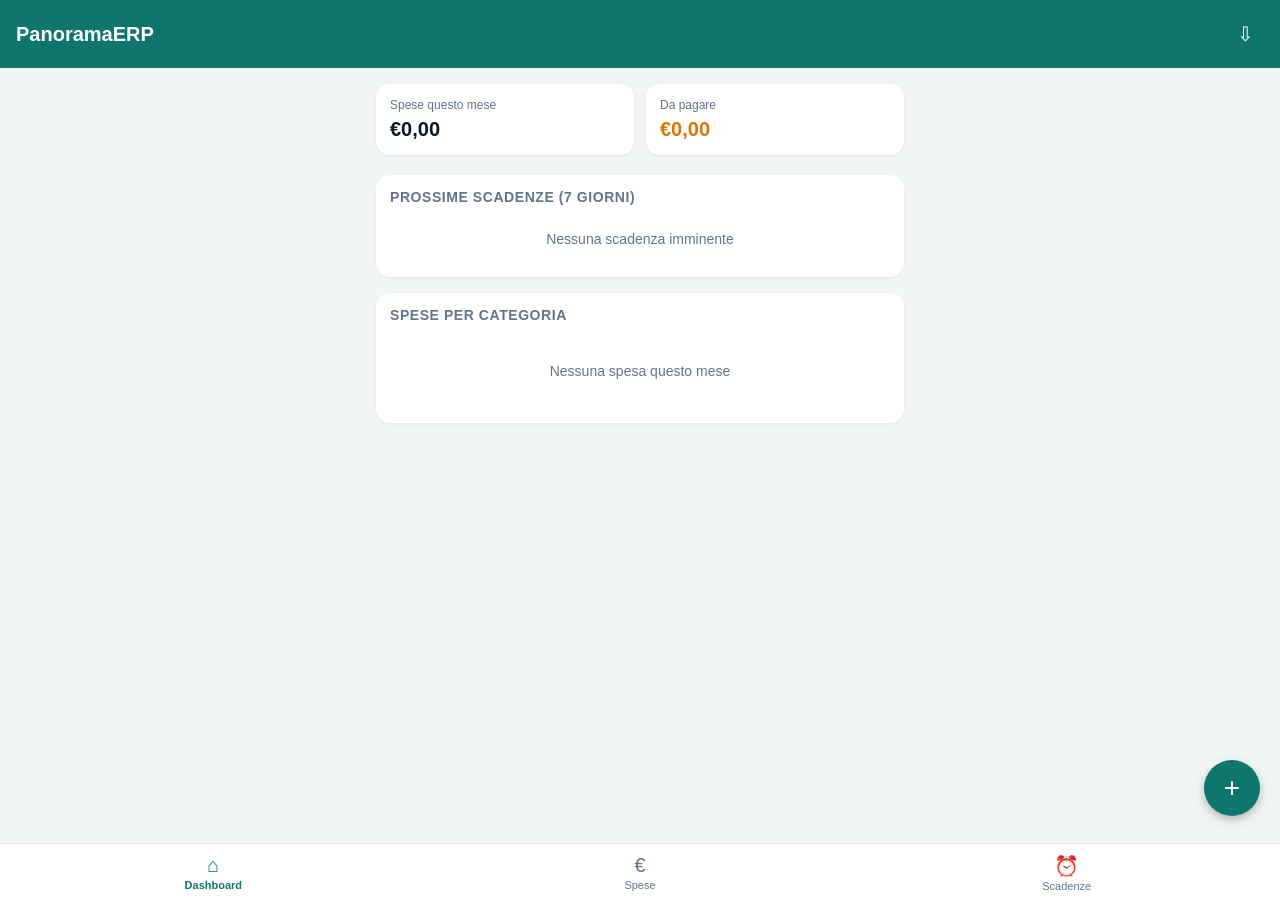
==== index.html @ 1ae06e84 "Add PanoramaERP mobile PWA for expense and deadline tracking Installable, offline-capable web app (n" ====
<!DOCTYPE html>
<html lang="it">
<head>
<meta charset="UTF-8">
<meta name="viewport" content="width=device-width, initial-scale=1, viewport-fit=cover">
<meta name="theme-color" content="#0f766e">
<meta name="description" content="Tieni traccia delle tue spese e delle scadenze economiche">
<title>PanoramaERP</title>
<link rel="manifest" href="manifest.json">
<link rel="icon" href="icons/icon.svg" type="image/svg+xml">
<link rel="apple-touch-icon" href="icons/icon.svg">
<meta name="apple-mobile-web-app-capable" content="yes">
<meta name="apple-mobile-web-app-status-bar-style" content="black-translucent">
<link rel="stylesheet" href="css/style.css">
</head>
<body>

<header class="app-header">
  <h1>PanoramaERP</h1>
  <button id="btn-export" class="icon-btn" title="Esporta backup" aria-label="Esporta backup">⇩</button>
</header>

<main id="view-dashboard" class="view">
  <section class="summary-cards">
    <div class="card card-spese">
      <span class="card-label">Spese questo mese</span>
      <span class="card-value" id="sum-expenses-month">€0,00</span>
    </div>
    <div class="card card-da-pagare">
      <span class="card-label">Da pagare</span>
      <span class="card-value" id="sum-unpaid">€0,00</span>
    </div>
  </section>

  <section class="panel" id="panel-overdue" hidden>
    <h2 class="panel-title panel-title-danger">Scadute</h2>
    <ul class="item-list" id="list-overdue"></ul>
  </section>

  <section class="panel">
    <h2 class="panel-title">Prossime scadenze (7 giorni)</h2>
    <ul class="item-list" id="list-upcoming">
      <li class="empty-state">Nessuna scadenza imminente</li>
    </ul>
  </section>

  <section class="panel">
    <h2 class="panel-title">Spese per categoria</h2>
    <div class="chart" id="chart-categories">
      <p class="empty-state">Nessuna spesa questo mese</p>
    </div>
  </section>
</main>

<main id="view-expenses" class="view" hidden>
  <div class="month-switcher">
    <button id="expenses-prev" class="icon-btn" aria-label="Mese precedente">‹</button>
    <span id="expenses-month-label">-</span>
    <button id="expenses-next" class="icon-btn" aria-label="Mese successivo">›</button>
  </div>
  <div class="list-total" id="expenses-total">Totale: €0,00</div>
  <ul class="item-list" id="list-expenses"></ul>
</main>

<main id="view-deadlines" class="view" hidden>
  <div class="filter-tabs">
    <button class="filter-tab active" data-filter="open">Da pagare</button>
    <button class="filter-tab" data-filter="paid">Pagate</button>
  </div>
  <ul class="item-list" id="list-deadlines"></ul>
</main>

<nav class="bottom-nav">
  <button class="nav-btn active" data-view="dashboard">
    <span class="nav-icon">⌂</span><span>Dashboard</span>
  </button>
  <button class="nav-btn" data-view="expenses">
    <span class="nav-icon">€</span><span>Spese</span>
  </button>
  <button class="nav-btn" data-view="deadlines">
    <span class="nav-icon">⏰</span><span>Scadenze</span>
  </button>
</nav>

<button id="fab" class="fab" aria-label="Aggiungi">+</button>

<div id="modal-overlay" class="modal-overlay" hidden>
  <div class="modal">
    <div class="modal-header">
      <h2 id="modal-title">Nuova spesa</h2>
      <button id="modal-close" class="icon-btn" aria-label="Chiudi">✕</button>
    </div>

    <div class="type-toggle">
      <button type="button" class="type-btn active" data-type="expense">Spesa</button>
      <button type="button" class="type-btn" data-type="deadline">Scadenza</button>
    </div>

    <form id="entry-form">
      <input type="hidden" id="entry-id">

      <label class="field">
        <span>Descrizione</span>
        <input type="text" id="field-description" required placeholder="Es. Bolletta luce">
      </label>

      <label class="field">
        <span>Importo (€)</span>
        <input type="number" id="field-amount" required step="0.01" min="0" inputmode="decimal" placeholder="0,00">
      </label>

      <label class="field">
        <span>Categoria</span>
        <select id="field-category">
          <option>Bollette</option>
          <option>Affitto/Mutuo</option>
          <option>Spesa</option>
          <option>Trasporti</option>
          <option>Assicurazioni</option>
          <option>Tasse</option>
          <option>Abbonamenti</option>
          <option>Salute</option>
          <option>Svago</option>
          <option>Altro</option>
        </select>
      </label>

      <label class="field" id="field-date-wrap">
        <span id="field-date-label">Data</span>
        <input type="date" id="field-date" required>
      </label>

      <label class="field" id="field-recurring-wrap" hidden>
        <span>Ricorrenza</span>
        <select id="field-recurring">
          <option value="none">Nessuna</option>
          <option value="monthly">Mensile</option>
          <option value="yearly">Annuale</option>
        </select>
      </label>

      <label class="field">
        <span>Note (opzionale)</span>
        <input type="text" id="field-note" placeholder="Facoltativo">
      </label>

      <div class="modal-actions">
        <button type="button" id="btn-delete" class="btn btn-danger" hidden>Elimina</button>
        <button type="submit" class="btn btn-primary">Salva</button>
      </div>
    </form>
  </div>
</div>

<div id="toast" class="toast" hidden></div>

<script src="js/app.js"></script>
</body>
</html>
---- css/style.css ----
:root {
  --bg: #f1f5f4;
  --surface: #ffffff;
  --text: #0f172a;
  --text-muted: #64748b;
  --primary: #0f766e;
  --primary-dark: #0b5a54;
  --danger: #dc2626;
  --danger-bg: #fee2e2;
  --warning: #d97706;
  --warning-bg: #fef3c7;
  --border: #e2e8f0;
  --safe-bottom: env(safe-area-inset-bottom, 0px);
}

@media (prefers-color-scheme: dark) {
  :root {
    --bg: #0f172a;
    --surface: #1e293b;
    --text: #f1f5f9;
    --text-muted: #94a3b8;
    --primary: #14b8a6;
    --primary-dark: #0d9488;
    --danger: #f87171;
    --danger-bg: #3f1d1d;
    --warning: #fbbf24;
    --warning-bg: #3f2f0f;
    --border: #334155;
  }
}

* { box-sizing: border-box; }

[hidden] { display: none !important; }

body {
  margin: 0;
  font-family: -apple-system, BlinkMacSystemFont, "Segoe UI", Roboto, Arial, sans-serif;
  background: var(--bg);
  color: var(--text);
  padding-bottom: calc(72px + var(--safe-bottom));
  -webkit-tap-highlight-color: transparent;
}

.app-header {
  display: flex;
  align-items: center;
  justify-content: space-between;
  padding: calc(16px + env(safe-area-inset-top, 0px)) 16px 16px;
  background: var(--primary);
  color: #fff;
  position: sticky;
  top: 0;
  z-index: 10;
}
.app-header h1 { font-size: 20px; margin: 0; }

.icon-btn {
  background: none;
  border: none;
  color: inherit;
  font-size: 20px;
  padding: 6px 10px;
  cursor: pointer;
  border-radius: 8px;
}
.icon-btn:active { background: rgba(255,255,255,0.15); }

.view { padding: 16px; max-width: 560px; margin: 0 auto; }

.summary-cards {
  display: grid;
  grid-template-columns: 1fr 1fr;
  gap: 12px;
  margin-bottom: 20px;
}
.card {
  background: var(--surface);
  border-radius: 14px;
  padding: 14px;
  display: flex;
  flex-direction: column;
  gap: 6px;
  box-shadow: 0 1px 3px rgba(0,0,0,0.06);
}
.card-label { font-size: 12px; color: var(--text-muted); }
.card-value { font-size: 20px; font-weight: 700; }
.card-da-pagare .card-value { color: var(--warning); }

.panel {
  background: var(--surface);
  border-radius: 14px;
  padding: 14px;
  margin-bottom: 16px;
  box-shadow: 0 1px 3px rgba(0,0,0,0.06);
}
.panel-title { font-size: 14px; margin: 0 0 10px; color: var(--text-muted); text-transform: uppercase; letter-spacing: 0.04em; }
.panel-title-danger { color: var(--danger); }

.item-list { list-style: none; margin: 0; padding: 0; }
.item-list li.item {
  display: flex;
  align-items: center;
  justify-content: space-between;
  padding: 12px 0;
  border-bottom: 1px solid var(--border);
  cursor: pointer;
  gap: 10px;
}
.item-list li.item:last-child { border-bottom: none; }
.item-main { display: flex; flex-direction: column; gap: 2px; min-width: 0; }
.item-desc { font-weight: 600; overflow: hidden; text-overflow: ellipsis; white-space: nowrap; }
.item-meta { font-size: 12px; color: var(--text-muted); }
.item-amount { font-weight: 700; white-space: nowrap; }
.item-amount.expense { color: var(--text); }
.item-amount.overdue { color: var(--danger); }
.item-amount.paid { color: var(--primary); }

.badge {
  display: inline-block;
  font-size: 11px;
  padding: 2px 8px;
  border-radius: 999px;
  background: var(--border);
  color: var(--text-muted);
  margin-left: 6px;
}
.badge-overdue { background: var(--danger-bg); color: var(--danger); }
.badge-soon { background: var(--warning-bg); color: var(--warning); }

.empty-state { color: var(--text-muted); font-size: 14px; text-align: center; padding: 16px 0; list-style: none; }

.chart { display: flex; flex-direction: column; gap: 10px; }
.chart-row { display: flex; align-items: center; gap: 8px; font-size: 13px; }
.chart-label { width: 100px; flex-shrink: 0; overflow: hidden; text-overflow: ellipsis; white-space: nowrap; }
.chart-bar-wrap { flex: 1; background: var(--border); border-radius: 6px; overflow: hidden; height: 10px; }
.chart-bar { height: 100%; background: var(--primary); border-radius: 6px; }
.chart-value { width: 70px; text-align: right; flex-shrink: 0; }

.month-switcher {
  display: flex;
  align-items: center;
  justify-content: center;
  gap: 16px;
  margin-bottom: 8px;
  font-weight: 600;
}
.list-total { text-align: center; color: var(--text-muted); font-size: 14px; margin-bottom: 12px; }

.filter-tabs { display: flex; gap: 8px; margin-bottom: 14px; }
.filter-tab {
  flex: 1;
  padding: 10px;
  border-radius: 10px;
  border: 1px solid var(--border);
  background: var(--surface);
  color: var(--text);
  font-weight: 600;
  cursor: pointer;
}
.filter-tab.active { background: var(--primary); border-color: var(--primary); color: #fff; }

.bottom-nav {
  position: fixed;
  bottom: 0;
  left: 0;
  right: 0;
  background: var(--surface);
  border-top: 1px solid var(--border);
  display: flex;
  padding-bottom: var(--safe-bottom);
  z-index: 10;
}
.nav-btn {
  flex: 1;
  background: none;
  border: none;
  padding: 10px 0 8px;
  display: flex;
  flex-direction: column;
  align-items: center;
  gap: 2px;
  font-size: 11px;
  color: var(--text-muted);
  cursor: pointer;
}
.nav-btn .nav-icon { font-size: 20px; }
.nav-btn.active { color: var(--primary); font-weight: 700; }

.fab {
  position: fixed;
  right: 20px;
  bottom: calc(84px + var(--safe-bottom));
  width: 56px;
  height: 56px;
  border-radius: 50%;
  background: var(--primary);
  color: #fff;
  font-size: 28px;
  border: none;
  box-shadow: 0 4px 10px rgba(0,0,0,0.25);
  cursor: pointer;
  z-index: 10;
  line-height: 1;
}
.fab:active { background: var(--primary-dark); }

.modal-overlay {
  position: fixed;
  inset: 0;
  background: rgba(0,0,0,0.45);
  display: flex;
  align-items: flex-end;
  z-index: 20;
}
.modal {
  background: var(--surface);
  width: 100%;
  max-width: 560px;
  margin: 0 auto;
  border-radius: 18px 18px 0 0;
  padding: 18px 18px calc(18px + var(--safe-bottom));
  max-height: 90vh;
  overflow-y: auto;
}
.modal-header { display: flex; align-items: center; justify-content: space-between; margin-bottom: 12px; }
.modal-header h2 { margin: 0; font-size: 18px; }

.type-toggle { display: flex; gap: 8px; margin-bottom: 16px; }
.type-btn {
  flex: 1;
  padding: 10px;
  border-radius: 10px;
  border: 1px solid var(--border);
  background: var(--bg);
  color: var(--text);
  font-weight: 600;
  cursor: pointer;
}
.type-btn.active { background: var(--primary); border-color: var(--primary); color: #fff; }

.field { display: flex; flex-direction: column; gap: 6px; margin-bottom: 14px; font-size: 13px; color: var(--text-muted); }
.field input, .field select {
  font-size: 16px;
  padding: 10px 12px;
  border-radius: 10px;
  border: 1px solid var(--border);
  background: var(--bg);
  color: var(--text);
}

.modal-actions { display: flex; gap: 10px; margin-top: 6px; }
.btn { flex: 1; padding: 13px; border-radius: 10px; border: none; font-size: 15px; font-weight: 700; cursor: pointer; }
.btn-primary { background: var(--primary); color: #fff; }
.btn-danger { background: var(--danger-bg); color: var(--danger); }

.toast {
  position: fixed;
  left: 50%;
  bottom: calc(90px + var(--safe-bottom));
  transform: translateX(-50%);
  background: #111827;
  color: #fff;
  padding: 10px 18px;
  border-radius: 999px;
  font-size: 13px;
  z-index: 30;
}
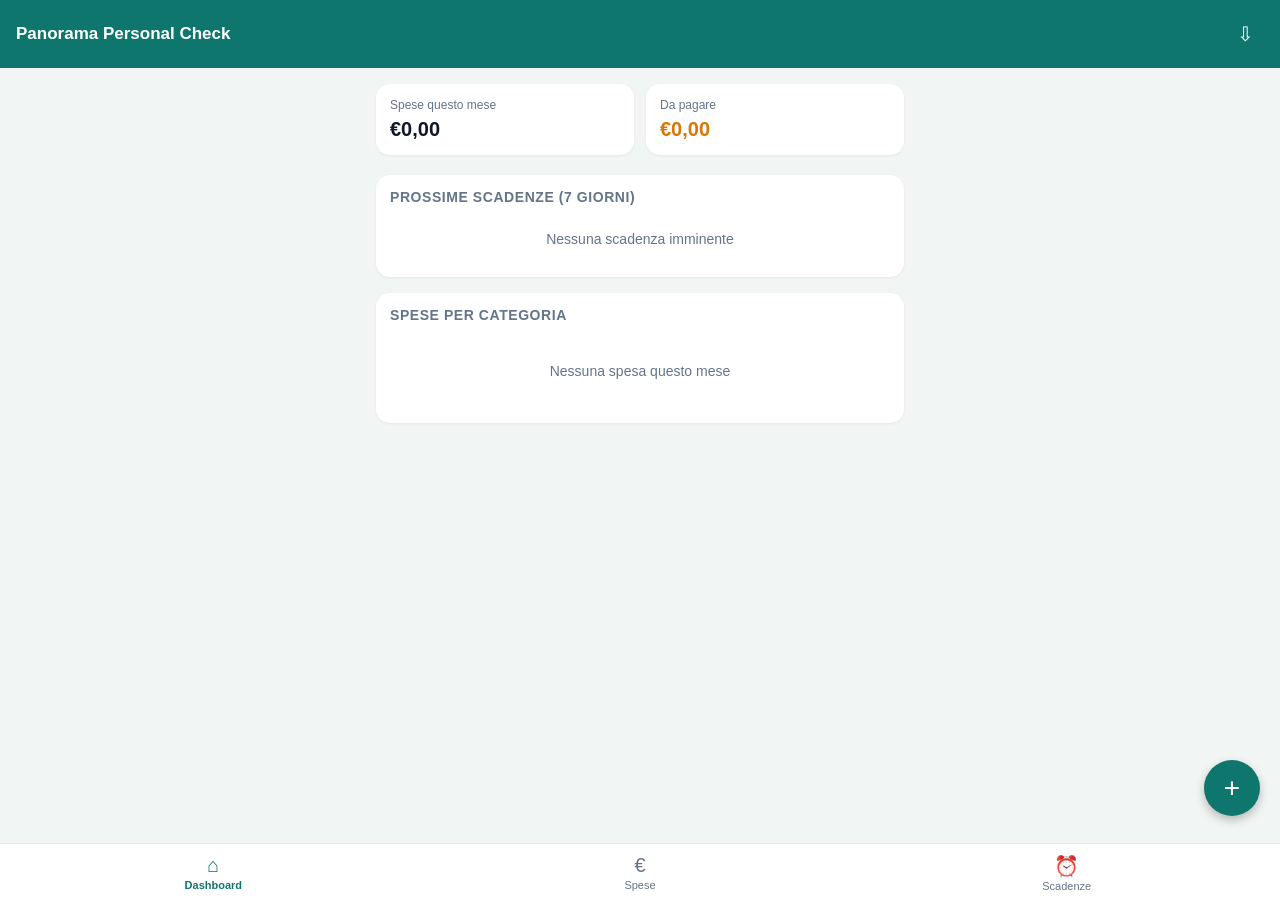
==== commit c096b3d1: "Rename app to Panorama Personal Check (PPC) Co-Authored-By: Claude Sonnet 5 <noreply@anthropic.com> " ====
--- a/index.html
+++ b/index.html
@@ -5,7 +5,7 @@
 <meta name="viewport" content="width=device-width, initial-scale=1, viewport-fit=cover">
 <meta name="theme-color" content="#0f766e">
 <meta name="description" content="Tieni traccia delle tue spese e delle scadenze economiche">
-<title>PanoramaERP</title>
+<title>Panorama Personal Check</title>
 <link rel="manifest" href="manifest.json">
 <link rel="icon" href="icons/icon.svg" type="image/svg+xml">
 <link rel="apple-touch-icon" href="icons/icon.svg">
@@ -16,7 +16,7 @@
 <body>
 
 <header class="app-header">
-  <h1>PanoramaERP</h1>
+  <h1>Panorama Personal Check</h1>
   <button id="btn-export" class="icon-btn" title="Esporta backup" aria-label="Esporta backup">⇩</button>
 </header>
 
--- a/css/style.css
+++ b/css/style.css
@@ -53,7 +53,7 @@
   top: 0;
   z-index: 10;
 }
-.app-header h1 { font-size: 20px; margin: 0; }
+.app-header h1 { font-size: 17px; margin: 0; line-height: 1.2; }
 
 .icon-btn {
   background: none;
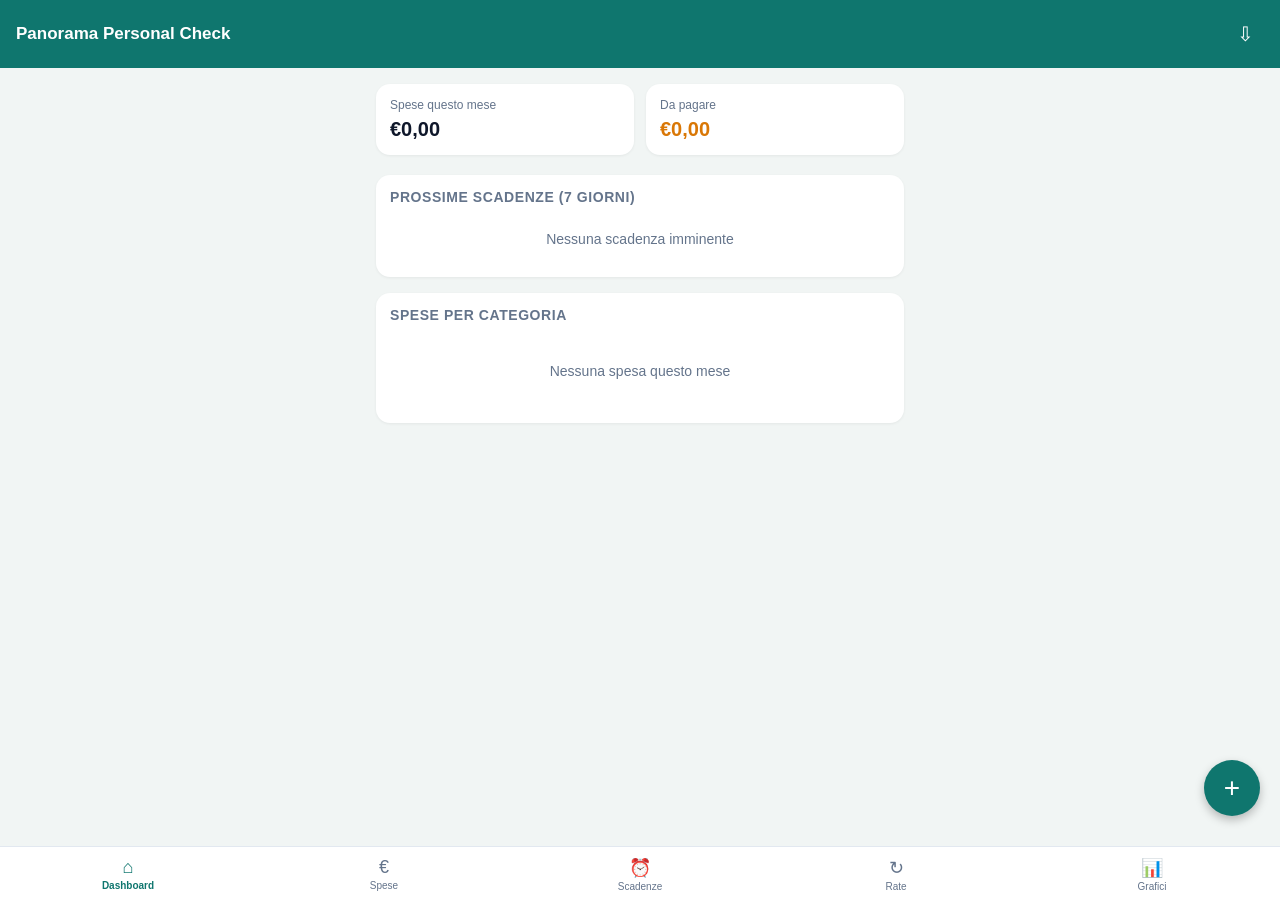
==== commit 54a716ce: "Add Rate (installments) section and placeholder for Grafici Tracks fixed monthly installments with a" ====
--- a/index.html
+++ b/index.html
@@ -70,6 +70,17 @@
   <ul class="item-list" id="list-deadlines"></ul>
 </main>
 
+<main id="view-installments" class="view" hidden>
+  <div class="list-total" id="installments-total">Nessuna rata attiva</div>
+  <ul class="item-list" id="list-installments"></ul>
+</main>
+
+<main id="view-charts" class="view" hidden>
+  <section class="panel">
+    <p class="empty-state">Sezione grafici in arrivo.</p>
+  </section>
+</main>
+
 <nav class="bottom-nav">
   <button class="nav-btn active" data-view="dashboard">
     <span class="nav-icon">⌂</span><span>Dashboard</span>
@@ -79,6 +90,12 @@
   </button>
   <button class="nav-btn" data-view="deadlines">
     <span class="nav-icon">⏰</span><span>Scadenze</span>
+  </button>
+  <button class="nav-btn" data-view="installments">
+    <span class="nav-icon">↻</span><span>Rate</span>
+  </button>
+  <button class="nav-btn" data-view="charts">
+    <span class="nav-icon">📊</span><span>Grafici</span>
   </button>
 </nav>
 
@@ -94,6 +111,7 @@
     <div class="type-toggle">
       <button type="button" class="type-btn active" data-type="expense">Spesa</button>
       <button type="button" class="type-btn" data-type="deadline">Scadenza</button>
+      <button type="button" class="type-btn" data-type="installment">Rata</button>
     </div>
 
     <form id="entry-form">
@@ -105,7 +123,7 @@
       </label>
 
       <label class="field">
-        <span>Importo (€)</span>
+        <span id="field-amount-label">Importo (€)</span>
         <input type="number" id="field-amount" required step="0.01" min="0" inputmode="decimal" placeholder="0,00">
       </label>
 
@@ -128,6 +146,11 @@
       <label class="field" id="field-date-wrap">
         <span id="field-date-label">Data</span>
         <input type="date" id="field-date" required>
+      </label>
+
+      <label class="field" id="field-date-end-wrap" hidden>
+        <span>Data fine</span>
+        <input type="date" id="field-date-end">
       </label>
 
       <label class="field" id="field-recurring-wrap" hidden>
--- a/css/style.css
+++ b/css/style.css
@@ -108,13 +108,14 @@
   gap: 10px;
 }
 .item-list li.item:last-child { border-bottom: none; }
-.item-main { display: flex; flex-direction: column; gap: 2px; min-width: 0; }
+.item-main { flex: 1; display: flex; flex-direction: column; gap: 2px; min-width: 0; }
 .item-desc { font-weight: 600; overflow: hidden; text-overflow: ellipsis; white-space: nowrap; }
 .item-meta { font-size: 12px; color: var(--text-muted); }
 .item-amount { font-weight: 700; white-space: nowrap; }
 .item-amount.expense { color: var(--text); }
 .item-amount.overdue { color: var(--danger); }
 .item-amount.paid { color: var(--primary); }
+.item-amount-wrap { display: flex; flex-direction: column; align-items: flex-end; gap: 2px; flex-shrink: 0; }
 
 .badge {
   display: inline-block;
@@ -127,6 +128,10 @@
 }
 .badge-overdue { background: var(--danger-bg); color: var(--danger); }
 .badge-soon { background: var(--warning-bg); color: var(--warning); }
+.badge-active { background: rgba(15, 118, 110, 0.15); color: var(--primary); }
+.badge-done { background: var(--border); color: var(--text-muted); }
+
+.installment-progress { width: 100%; margin-top: 4px; }
 
 .empty-state { color: var(--text-muted); font-size: 14px; text-align: center; padding: 16px 0; list-style: none; }
 
@@ -173,18 +178,20 @@
 }
 .nav-btn {
   flex: 1;
+  min-width: 0;
   background: none;
   border: none;
-  padding: 10px 0 8px;
+  padding: 10px 2px 8px;
   display: flex;
   flex-direction: column;
   align-items: center;
   gap: 2px;
-  font-size: 11px;
+  font-size: 10px;
   color: var(--text-muted);
   cursor: pointer;
 }
-.nav-btn .nav-icon { font-size: 20px; }
+.nav-btn span:last-child { overflow: hidden; text-overflow: ellipsis; white-space: nowrap; max-width: 100%; }
+.nav-btn .nav-icon { font-size: 18px; }
 .nav-btn.active { color: var(--primary); font-weight: 700; }
 
 .fab {
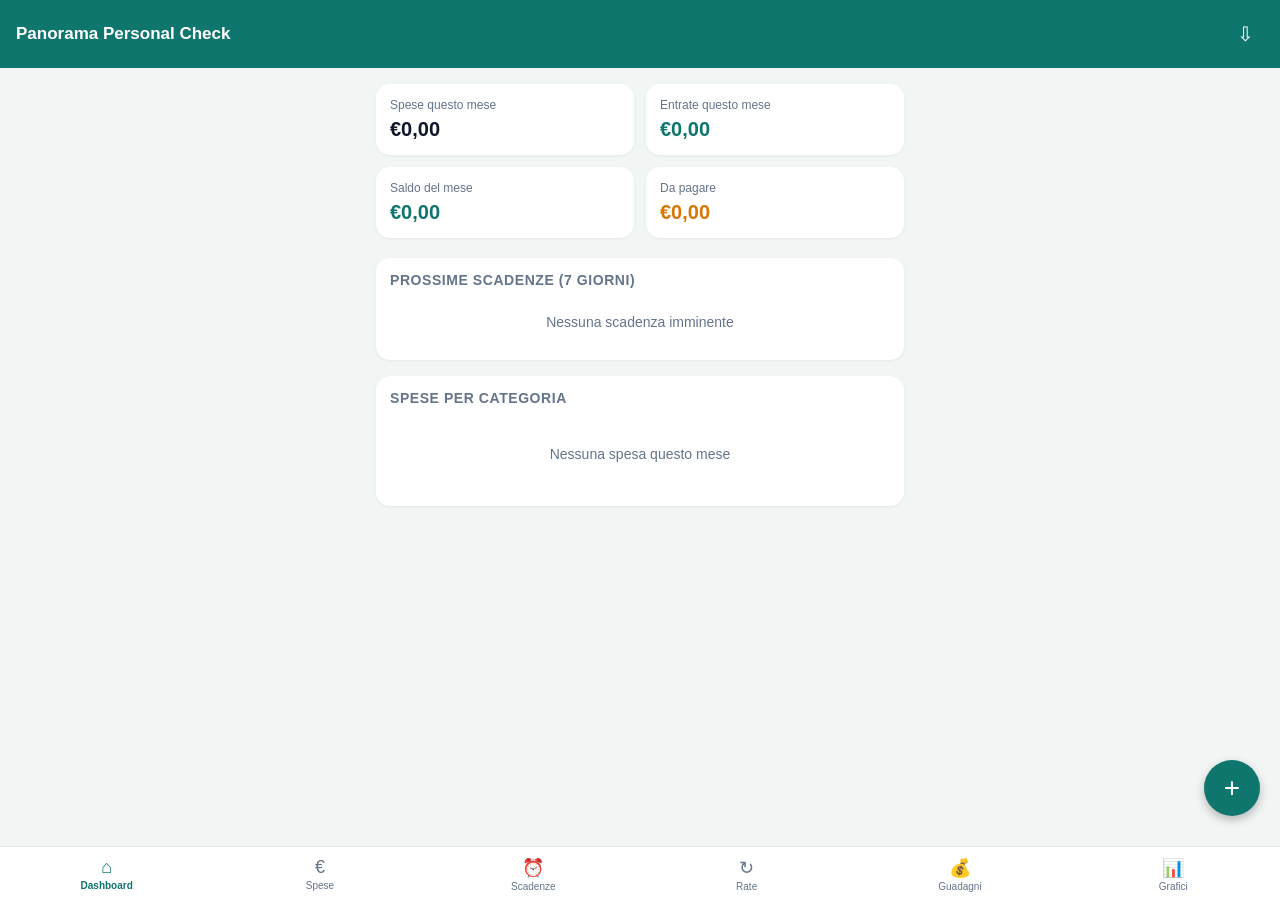
==== commit 1a12af24: "Add income tracking, custom categories, and fix stale service worker cache - New "Guadagni" section " ====
--- a/index.html
+++ b/index.html
@@ -26,6 +26,14 @@
       <span class="card-label">Spese questo mese</span>
       <span class="card-value" id="sum-expenses-month">€0,00</span>
     </div>
+    <div class="card card-entrate">
+      <span class="card-label">Entrate questo mese</span>
+      <span class="card-value" id="sum-income-month">€0,00</span>
+    </div>
+    <div class="card card-saldo">
+      <span class="card-label">Saldo del mese</span>
+      <span class="card-value" id="sum-balance-month">€0,00</span>
+    </div>
     <div class="card card-da-pagare">
       <span class="card-label">Da pagare</span>
       <span class="card-value" id="sum-unpaid">€0,00</span>
@@ -75,6 +83,27 @@
   <ul class="item-list" id="list-installments"></ul>
 </main>
 
+<main id="view-incomes" class="view" hidden>
+  <div class="filter-tabs">
+    <button class="filter-tab active" data-income-filter="entrate">Entrate</button>
+    <button class="filter-tab" data-income-filter="ricorrenti">Ricorrenti</button>
+  </div>
+
+  <div id="income-entrate-panel">
+    <div class="month-switcher">
+      <button id="income-prev" class="icon-btn" aria-label="Mese precedente">‹</button>
+      <span id="income-month-label">-</span>
+      <button id="income-next" class="icon-btn" aria-label="Mese successivo">›</button>
+    </div>
+    <div class="list-total" id="income-total">Totale: €0,00</div>
+    <ul class="item-list" id="list-incomes"></ul>
+  </div>
+
+  <div id="income-ricorrenti-panel" hidden>
+    <ul class="item-list" id="list-income-schedules"></ul>
+  </div>
+</main>
+
 <main id="view-charts" class="view" hidden>
   <section class="panel">
     <p class="empty-state">Sezione grafici in arrivo.</p>
@@ -93,6 +122,9 @@
   </button>
   <button class="nav-btn" data-view="installments">
     <span class="nav-icon">↻</span><span>Rate</span>
+  </button>
+  <button class="nav-btn" data-view="incomes">
+    <span class="nav-icon">💰</span><span>Guadagni</span>
   </button>
   <button class="nav-btn" data-view="charts">
     <span class="nav-icon">📊</span><span>Grafici</span>
@@ -108,12 +140,17 @@
       <button id="modal-close" class="icon-btn" aria-label="Chiudi">✕</button>
     </div>
 
-    <div class="type-toggle">
+    <div class="type-toggle" id="type-toggle-expense">
       <button type="button" class="type-btn active" data-type="expense">Spesa</button>
       <button type="button" class="type-btn" data-type="deadline">Scadenza</button>
       <button type="button" class="type-btn" data-type="installment">Rata</button>
     </div>
 
+    <div class="type-toggle" id="type-toggle-income" hidden>
+      <button type="button" class="type-btn" data-type="income">Entrata</button>
+      <button type="button" class="type-btn" data-type="income_recurring">Entrata ricorrente</button>
+    </div>
+
     <form id="entry-form">
       <input type="hidden" id="entry-id">
 
@@ -129,18 +166,7 @@
 
       <label class="field">
         <span>Categoria</span>
-        <select id="field-category">
-          <option>Bollette</option>
-          <option>Affitto/Mutuo</option>
-          <option>Spesa</option>
-          <option>Trasporti</option>
-          <option>Assicurazioni</option>
-          <option>Tasse</option>
-          <option>Abbonamenti</option>
-          <option>Salute</option>
-          <option>Svago</option>
-          <option>Altro</option>
-        </select>
+        <select id="field-category"></select>
       </label>
 
       <label class="field" id="field-date-wrap">
--- a/css/style.css
+++ b/css/style.css
@@ -86,6 +86,9 @@
 .card-label { font-size: 12px; color: var(--text-muted); }
 .card-value { font-size: 20px; font-weight: 700; }
 .card-da-pagare .card-value { color: var(--warning); }
+.card-entrate .card-value { color: var(--primary); }
+.card-saldo .card-value.positive { color: var(--primary); }
+.card-saldo .card-value.negative { color: var(--danger); }
 
 .panel {
   background: var(--surface);
